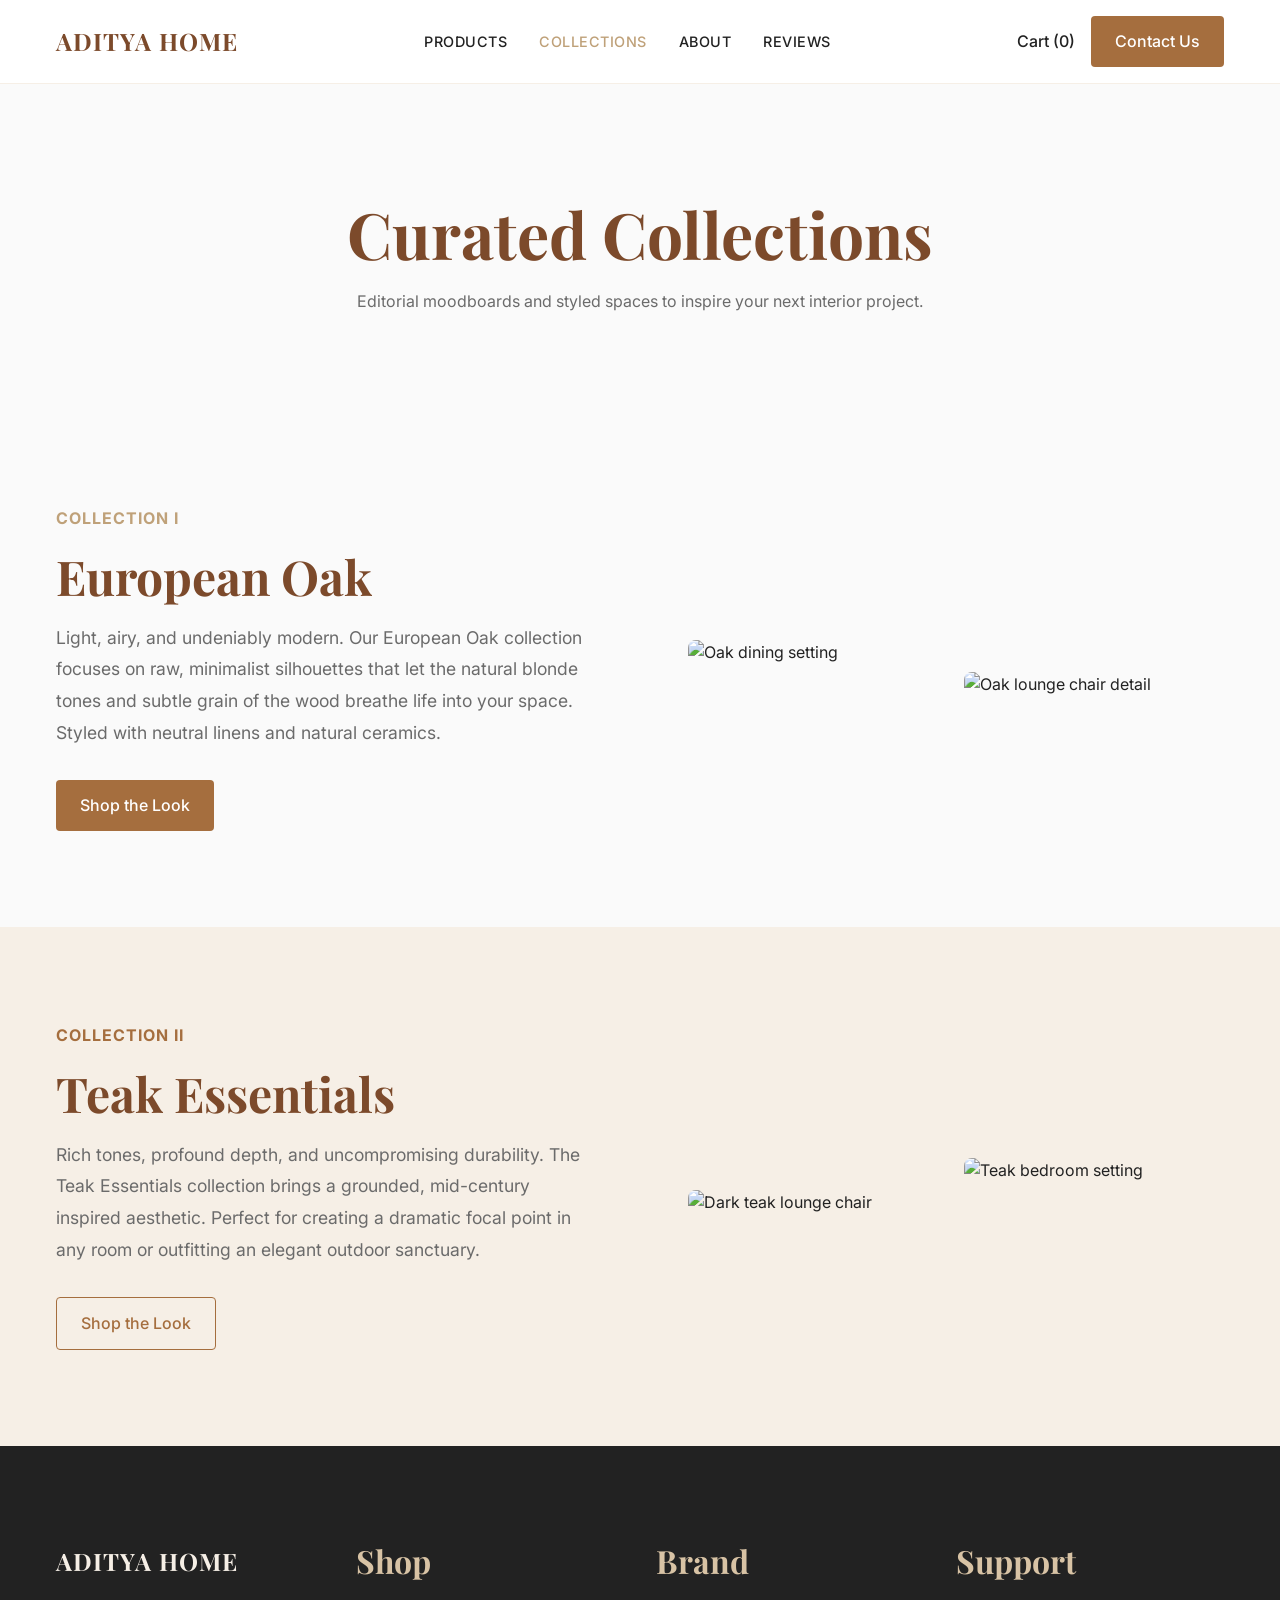
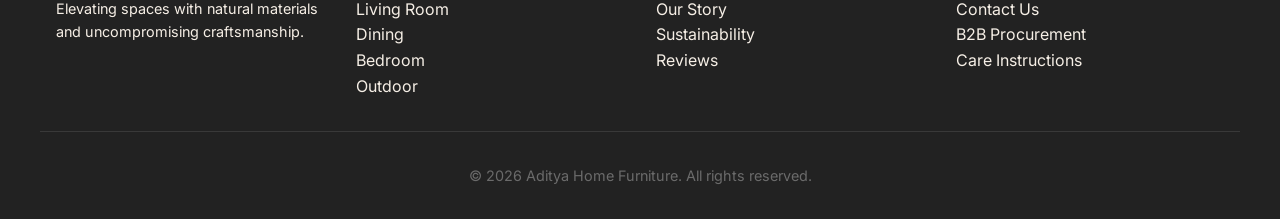
==== collections.html @ 5f4b9699 "Initial commit for Aditya Home Furniture" ====
<!DOCTYPE html>
<html lang="en">
<head>
    <meta charset="UTF-8">
    <meta name="viewport" content="width=device-width, initial-scale=1.0">
    <title>Curated Collections | Aditya Home Furniture</title>
    <meta name="description" content="Explore our curated collections of European oak and Teak Essentials. Find inspiration for your interior design.">
    <link rel="canonical" href="https://www.adityahomefurniture.com/collections.html">
    
    <link rel="preconnect" href="https://fonts.googleapis.com">
    <link rel="preconnect" href="https://fonts.gstatic.com" crossorigin>
    <link href="https://fonts.googleapis.com/css2?family=Inter:wght@400;500;600&family=Playfair+Display:wght@400;700&display=swap" rel="stylesheet">
    
    <link rel="stylesheet" href="assets/styles.css">
    <script src="assets/scripts.js" defer></script>
</head>
<body id="collections-page">

    <!-- Header -->
    <header class="header">
        <div class="container header-content">
            <a href="index.html" class="logo">ADITYA HOME</a>
            <nav class="nav-links">
                <a href="products.html">Products</a>
                <a href="collections.html" style="color: var(--oak-600);">Collections</a>
                <a href="about.html">About</a>
                <a href="index.html#testimonials">Reviews</a>
            </nav>
            <div style="display: flex; align-items: center; gap: 1rem;">
                <a href="cart.html" style="font-weight: 500;" id="nav-cart-link">Cart (0)</a>
                <a href="contact.html" class="btn btn-primary">Contact Us</a>
            </div>
        </div>
    </header>

    <main style="padding-top: 100px;">
        
        <div class="container section" style="text-align: center;">
            <h1 class="fade-up">Curated Collections</h1>
            <p class="fade-up text-muted" style="max-width: 600px; margin: 0 auto;">Editorial moodboards and styled spaces to inspire your next interior project.</p>
        </div>

        <!-- Collection 1: European Oak -->
        <section id="european-oak" class="section">
            <div class="container grid-2" style="align-items: center; gap: var(--spacing-xl);">
                <div class="fade-up">
                    <span style="color: var(--oak-600); font-weight: bold; text-transform: uppercase; letter-spacing: 1px;">Collection I</span>
                    <h2 style="font-size: 3rem; margin: 1rem 0;">European Oak</h2>
                    <p style="color: var(--muted); font-size: 1.1rem; line-height: 1.8; margin-bottom: var(--spacing-md);">
                        Light, airy, and undeniably modern. Our European Oak collection focuses on raw, minimalist silhouettes that let the natural blonde tones and subtle grain of the wood breathe life into your space. Styled with neutral linens and natural ceramics.
                    </p>
                    <a href="products.html" class="btn btn-primary">Shop the Look</a>
                </div>
                <div class="grid-2 fade-up" style="gap: var(--spacing-sm);">
                    <img src="https://images.unsplash.com/photo-1595515106969-1ce29566ff1c?auto=format&fit=crop&w=600&q=80" alt="Oak dining setting" loading="lazy" style="border-radius: var(--radius-md);">
                    <img src="https://images.unsplash.com/photo-1592078615290-033ee584e267?auto=format&fit=crop&w=600&q=80" alt="Oak lounge chair detail" loading="lazy" style="border-radius: var(--radius-md); margin-top: var(--spacing-md);">
                </div>
            </div>
        </section>

        <!-- Collection 2: Teak Essentials -->
        <section id="teak-essentials" class="section" style="background-color: var(--oak-50);">
            <div class="container grid-2" style="align-items: center; gap: var(--spacing-xl);">
                <div class="grid-2 fade-up" style="gap: var(--spacing-sm); order: 2;">
                    <img src="https://images.unsplash.com/photo-1538688525198-9b88f6f53126?auto=format&fit=crop&w=600&q=80" alt="Dark teak lounge chair" loading="lazy" style="border-radius: var(--radius-md); margin-top: var(--spacing-md);">
                    <img src="https://images.unsplash.com/photo-1505693416388-ac5ce068fe85?auto=format&fit=crop&w=600&q=80" alt="Teak bedroom setting" loading="lazy" style="border-radius: var(--radius-md);">
                </div>
                <div class="fade-up" style="order: 1;">
                    <span style="color: var(--teak-700); font-weight: bold; text-transform: uppercase; letter-spacing: 1px;">Collection II</span>
                    <h2 style="font-size: 3rem; margin: 1rem 0;">Teak Essentials</h2>
                    <p style="color: var(--muted); font-size: 1.1rem; line-height: 1.8; margin-bottom: var(--spacing-md);">
                        Rich tones, profound depth, and uncompromising durability. The Teak Essentials collection brings a grounded, mid-century inspired aesthetic. Perfect for creating a dramatic focal point in any room or outfitting an elegant outdoor sanctuary.
                    </p>
                    <a href="products.html" class="btn btn-outline">Shop the Look</a>
                </div>
            </div>
        </section>

    </main>

    <!-- Footer -->
    <footer class="footer">
        <div class="container grid-4">
            <div>
                <a href="index.html" class="logo" style="color: var(--oak-50);">ADITYA HOME</a>
                <p style="margin-top: 1rem; font-size: 0.9rem;">Elevating spaces with natural materials and uncompromising craftsmanship.</p>
            </div>
            <div>
                <h3>Shop</h3>
                <ul>
                    <li><a href="products.html#living-room">Living Room</a></li>
                    <li><a href="products.html#dining">Dining</a></li>
                    <li><a href="products.html#bedroom">Bedroom</a></li>
                    <li><a href="products.html#outdoor">Outdoor</a></li>
                </ul>
            </div>
            <div>
                <h3>Brand</h3>
                <ul>
                    <li><a href="about.html">Our Story</a></li>
                    <li><a href="about.html#sustainability">Sustainability</a></li>
                    <li><a href="testimonials.html">Reviews</a></li>
                </ul>
            </div>
            <div>
                <h3>Support</h3>
                <ul>
                    <li><a href="contact.html">Contact Us</a></li>
                    <li><a href="contact.html#b2b">B2B Procurement</a></li>
                    <li><a href="#">Care Instructions</a></li>
                </ul>
            </div>
        </div>
        <div class="container footer-bottom">
            <p>&copy; 2026 Aditya Home Furniture. All rights reserved.</p>
        </div>
    </footer>
</body>
</html>
---- assets/styles.css ----
/* ==========================================================================
   Arborvitae - Design System & Styles
   ========================================================================== */

/* --- 1. CSS Variables (Design Tokens) --- */
:root {
  /* Color Palette */
  --oak-50: #F6EFE6;
  --oak-300: #D8C3A5;
  --oak-600: #BFA179;
  --teak-700: #A56E3E;
  --teak-900: #7C4A2B;
  
  --text-primary: #222222;
  --text-inverse: #FFFFFF;
  --muted: #6B6B6B;
  --accent: #E8C7A3;
  
  --bg-color: #FAFAFA;
  --surface-color: #FFFFFF;
  
  /* Typography */
  --font-heading: 'Playfair Display', serif;
  --font-body: 'Inter', sans-serif;
  
  /* Spacing */
  --spacing-xs: 0.5rem;
  --spacing-sm: 1rem;
  --spacing-md: 2rem;
  --spacing-lg: 4rem;
  --spacing-xl: 6rem;
  
  /* Border Radius */
  --radius-sm: 4px;
  --radius-md: 8px;
  --radius-lg: 12px;
  
  /* Transitions */
  --transition-fast: 0.2s ease;
  --transition-normal: 0.3s ease;
  --transition-slow: 0.6s ease;
}

/* --- 2. CSS Reset --- */
*, *::before, *::after {
  box-sizing: border-box;
  margin: 0;
  padding: 0;
}

html {
  scroll-behavior: smooth; /* Smooth scroll for anchors */
  font-size: 16px;
}

body {
  font-family: var(--font-body);
  color: var(--text-primary);
  background-color: var(--bg-color);
  line-height: 1.6;
  overflow-x: hidden;
}

img, picture, video, canvas, svg {
  display: block;
  max-width: 100%;
}

a {
  color: inherit;
  text-decoration: none;
  transition: color var(--transition-fast);
}

ul {
  list-style: none;
}

button {
  cursor: pointer;
  border: none;
  background: none;
  font-family: inherit;
}

/* --- 3. Typography --- */
h1, h2, h3, h4, h5, h6 {
  font-family: var(--font-heading);
  font-weight: 700;
  line-height: 1.2;
  margin-bottom: var(--spacing-sm);
  color: var(--teak-900);
}

h1 { font-size: clamp(2.5rem, 5vw, 4rem); }
h2 { font-size: clamp(2rem, 4vw, 3rem); }
h3 { font-size: clamp(1.5rem, 3vw, 2rem); }

p {
  margin-bottom: var(--spacing-sm);
}

.text-muted {
  color: var(--muted);
}

/* --- 4. Layout & Grid --- */
.container {
  width: 100%;
  max-width: 1200px;
  margin: 0 auto;
  padding: 0 var(--spacing-sm);
}

.section {
  padding: var(--spacing-xl) 0;
}

.grid-2 {
  display: grid;
  grid-template-columns: 1fr;
  gap: var(--spacing-md);
}

.grid-3 {
  display: grid;
  grid-template-columns: 1fr;
  gap: var(--spacing-md);
}

.grid-4 {
  display: grid;
  grid-template-columns: 1fr 1fr;
  gap: var(--spacing-sm);
}

@media (min-width: 640px) { /* sm breakpoint */
  .grid-2 { grid-template-columns: 1fr 1fr; }
}

@media (min-width: 900px) { /* md breakpoint */
  .grid-3 { grid-template-columns: repeat(3, 1fr); }
  .grid-4 { grid-template-columns: repeat(4, 1fr); gap: var(--spacing-md); }
}

/* --- 5. Components --- */

/* Header */
.header {
  position: fixed;
  top: 0;
  left: 0;
  width: 100%;
  background-color: rgba(255, 255, 255, 0.95);
  backdrop-filter: blur(10px);
  z-index: 100;
  padding: var(--spacing-sm) 0;
  border-bottom: 1px solid var(--oak-50);
  transition: transform var(--transition-normal), background-color var(--transition-normal);
}

.header.scrolled-down {
  transform: translateY(-100%);
}

.header.scrolled-up {
  transform: translateY(0);
  background-color: var(--surface-color);
  box-shadow: 0 4px 20px rgba(0,0,0,0.05);
}

.header-content {
  display: flex;
  justify-content: space-between;
  align-items: center;
}

.logo {
  font-family: var(--font-heading);
  font-size: 1.5rem;
  font-weight: 700;
  color: var(--teak-900);
  letter-spacing: 1px;
}

.nav-links {
  display: flex;
  gap: var(--spacing-md);
}

.nav-links a {
  font-size: 0.9rem;
  font-weight: 500;
  text-transform: uppercase;
  letter-spacing: 0.5px;
}

.nav-links a:hover {
  color: var(--oak-600);
}

/* Buttons */
.btn {
  display: inline-block;
  padding: 0.8rem 1.5rem;
  font-size: 1rem;
  font-weight: 500;
  text-align: center;
  border-radius: var(--radius-sm);
  transition: all var(--transition-fast);
}

.btn-primary {
  background-color: var(--teak-700);
  color: var(--text-inverse);
}

.btn-primary:hover {
  background-color: var(--teak-900);
  transform: translateY(-2px);
  box-shadow: 0 4px 12px rgba(124, 74, 43, 0.3);
}

.btn-outline {
  border: 1px solid var(--teak-700);
  color: var(--teak-700);
}

.btn-outline:hover {
  background-color: var(--teak-700);
  color: var(--text-inverse);
}

/* Hero Section */
.hero {
  position: relative;
  height: 100vh;
  min-height: 600px;
  display: flex;
  align-items: center;
  overflow: hidden;
  margin-top: 60px; /* offset for header */
}

.hero-img {
  position: absolute;
  top: 0;
  left: 0;
  width: 100%;
  height: 120%; /* Extra height for parallax */
  object-fit: cover;
  z-index: -1;
  transform: translateY(0);
}

.hero-overlay {
  position: absolute;
  top: 0;
  left: 0;
  width: 100%;
  height: 100%;
  background: linear-gradient(to right, rgba(0,0,0,0.5) 0%, rgba(0,0,0,0.1) 100%);
  z-index: 0;
}

.hero-content {
  position: relative;
  z-index: 1;
  color: var(--text-inverse);
  max-width: 600px;
}

.hero-content h1 {
  color: var(--text-inverse);
}

/* Product Card */
.product-card {
  background: var(--surface-color);
  border-radius: var(--radius-md);
  overflow: hidden;
  transition: transform var(--transition-normal), box-shadow var(--transition-normal);
  display: flex;
  flex-direction: column;
  height: 100%;
}

.product-card:hover {
  transform: scale(1.03);
  box-shadow: 0 10px 30px rgba(0,0,0,0.08);
}

.product-img-wrap {
  position: relative;
  padding-top: 100%; /* 1:1 Aspect Ratio */
  background-color: var(--oak-50);
  overflow: hidden;
}

.product-img-wrap img {
  position: absolute;
  top: 0;
  left: 0;
  width: 100%;
  height: 100%;
  object-fit: cover;
  transition: transform var(--transition-slow);
}

.product-card:hover .product-img-wrap img {
  transform: scale(1.05);
}

.product-info {
  padding: var(--spacing-sm);
  flex-grow: 1;
  display: flex;
  flex-direction: column;
}

.product-title {
  font-family: var(--font-body);
  font-size: 1.1rem;
  font-weight: 600;
  margin-bottom: 0.2rem;
  color: var(--text-primary);
}

.product-price {
  color: var(--muted);
  font-weight: 500;
  margin-top: auto;
}

/* Testimonial Card */
.testimonial-card {
  background: var(--oak-50);
  padding: var(--spacing-md);
  border-radius: var(--radius-lg);
  border-left: 4px solid var(--oak-600);
}

.stars {
  color: #F59E0B; /* Gold */
  margin-bottom: 0.5rem;
  font-size: 1.2rem;
}

.testimonial-quote {
  font-style: italic;
  margin-bottom: 1rem;
  font-size: 1.1rem;
}

.testimonial-author {
  display: flex;
  align-items: center;
  gap: 1rem;
}

.author-img {
  width: 50px;
  height: 50px;
  border-radius: 50%;
  object-fit: cover;
}

.author-info h4 {
  margin: 0;
  font-family: var(--font-body);
  font-size: 1rem;
  color: var(--text-primary);
}

.author-info span {
  font-size: 0.8rem;
  color: var(--muted);
}

/* Footer */
.footer {
  background-color: var(--text-primary);
  color: var(--oak-50);
  padding: var(--spacing-xl) 0 var(--spacing-sm);
}

.footer h3 {
  color: var(--oak-300);
}

.footer-bottom {
  text-align: center;
  padding-top: var(--spacing-md);
  margin-top: var(--spacing-md);
  border-top: 1px solid rgba(255,255,255,0.1);
  color: var(--muted);
  font-size: 0.9rem;
}

/* Animations */
.fade-up {
  opacity: 0;
  transform: translateY(30px);
  transition: opacity 0.6s ease, transform 0.6s ease;
}

.fade-up.visible {
  opacity: 1;
  transform: translateY(0);
}

/* Form Styles */
.form-group {
  margin-bottom: var(--spacing-sm);
}

.form-group label {
  display: block;
  margin-bottom: 0.3rem;
  font-weight: 500;
}

.form-control {
  width: 100%;
  padding: 0.8rem;
  border: 1px solid var(--oak-300);
  border-radius: var(--radius-sm);
  font-family: inherit;
  background-color: var(--surface-color);
  transition: border-color var(--transition-fast);
}

.form-control:focus {
  outline: none;
  border-color: var(--teak-700);
  box-shadow: 0 0 0 2px rgba(165, 110, 62, 0.2);
}

/* Lightbox */
.lightbox {
  position: fixed;
  top: 0;
  left: 0;
  width: 100%;
  height: 100%;
  background: rgba(0,0,0,0.9);
  z-index: 1000;
  display: flex;
  justify-content: center;
  align-items: center;
  opacity: 0;
  pointer-events: none;
  transition: opacity var(--transition-normal);
}

.lightbox.active {
  opacity: 1;
  pointer-events: auto;
}

.lightbox-content {
  max-width: 90%;
  max-height: 90vh;
}

.lightbox-img {
  max-width: 100%;
  max-height: 90vh;
  object-fit: contain;
}

.lightbox-close {
  position: absolute;
  top: 20px;
  right: 30px;
  color: white;
  font-size: 2rem;
  background: none;
  border: none;
  cursor: pointer;
}
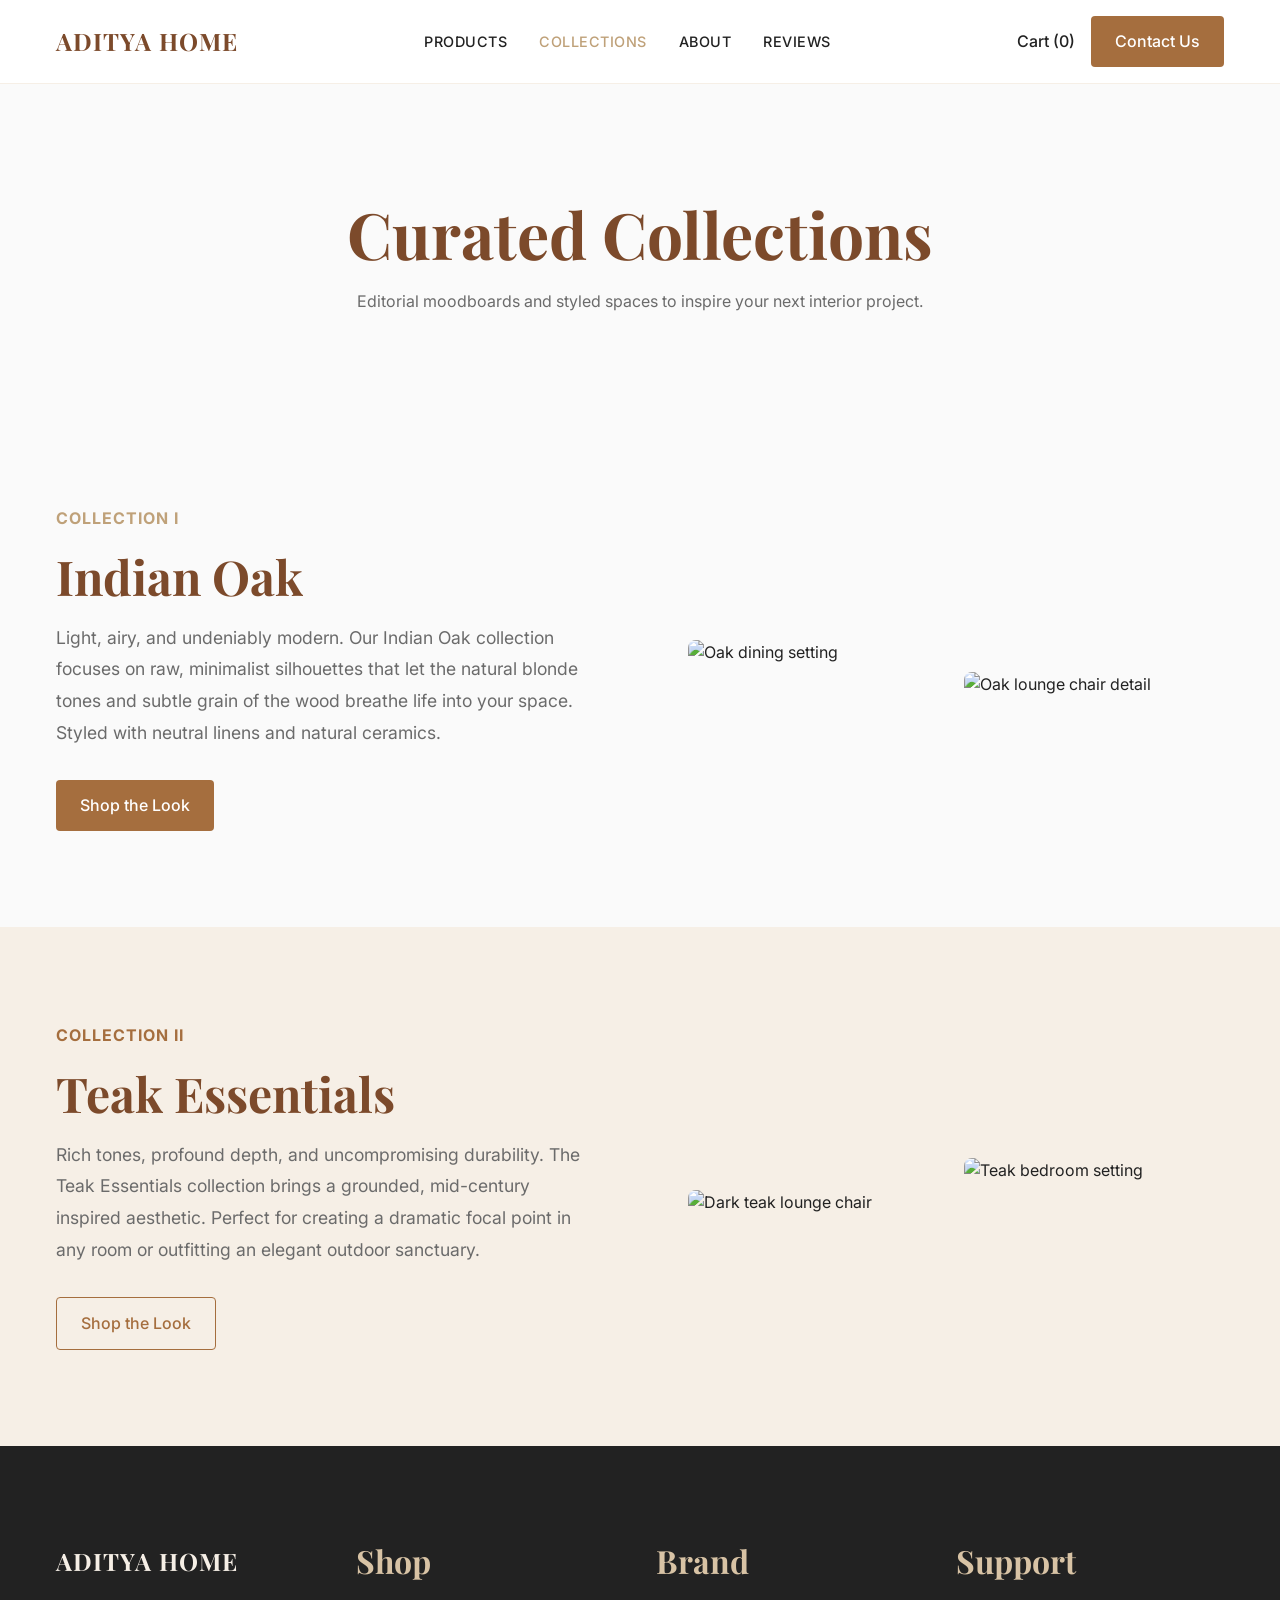
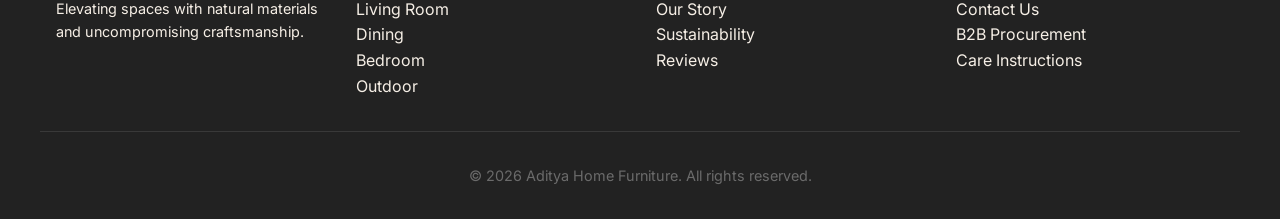
==== commit 43382812: "Update collection description from European to Indian Oak" ====
--- a/collections.html
+++ b/collections.html
@@ -4,7 +4,7 @@
     <meta charset="UTF-8">
     <meta name="viewport" content="width=device-width, initial-scale=1.0">
     <title>Curated Collections | Aditya Home Furniture</title>
-    <meta name="description" content="Explore our curated collections of European oak and Teak Essentials. Find inspiration for your interior design.">
+    <meta name="description" content="Explore our curated collections of Indian oak and Teak Essentials. Find inspiration for your interior design.">
     <link rel="canonical" href="https://www.adityahomefurniture.com/collections.html">
     
     <link rel="preconnect" href="https://fonts.googleapis.com">
@@ -40,14 +40,14 @@
             <p class="fade-up text-muted" style="max-width: 600px; margin: 0 auto;">Editorial moodboards and styled spaces to inspire your next interior project.</p>
         </div>
 
-        <!-- Collection 1: European Oak -->
-        <section id="european-oak" class="section">
+        <!-- Collection 1: Indian Oak -->
+        <section id="Indian-oak" class="section">
             <div class="container grid-2" style="align-items: center; gap: var(--spacing-xl);">
                 <div class="fade-up">
                     <span style="color: var(--oak-600); font-weight: bold; text-transform: uppercase; letter-spacing: 1px;">Collection I</span>
-                    <h2 style="font-size: 3rem; margin: 1rem 0;">European Oak</h2>
+                    <h2 style="font-size: 3rem; margin: 1rem 0;">Indian Oak</h2>
                     <p style="color: var(--muted); font-size: 1.1rem; line-height: 1.8; margin-bottom: var(--spacing-md);">
-                        Light, airy, and undeniably modern. Our European Oak collection focuses on raw, minimalist silhouettes that let the natural blonde tones and subtle grain of the wood breathe life into your space. Styled with neutral linens and natural ceramics.
+                        Light, airy, and undeniably modern. Our Indian Oak collection focuses on raw, minimalist silhouettes that let the natural blonde tones and subtle grain of the wood breathe life into your space. Styled with neutral linens and natural ceramics.
                     </p>
                     <a href="products.html" class="btn btn-primary">Shop the Look</a>
                 </div>
